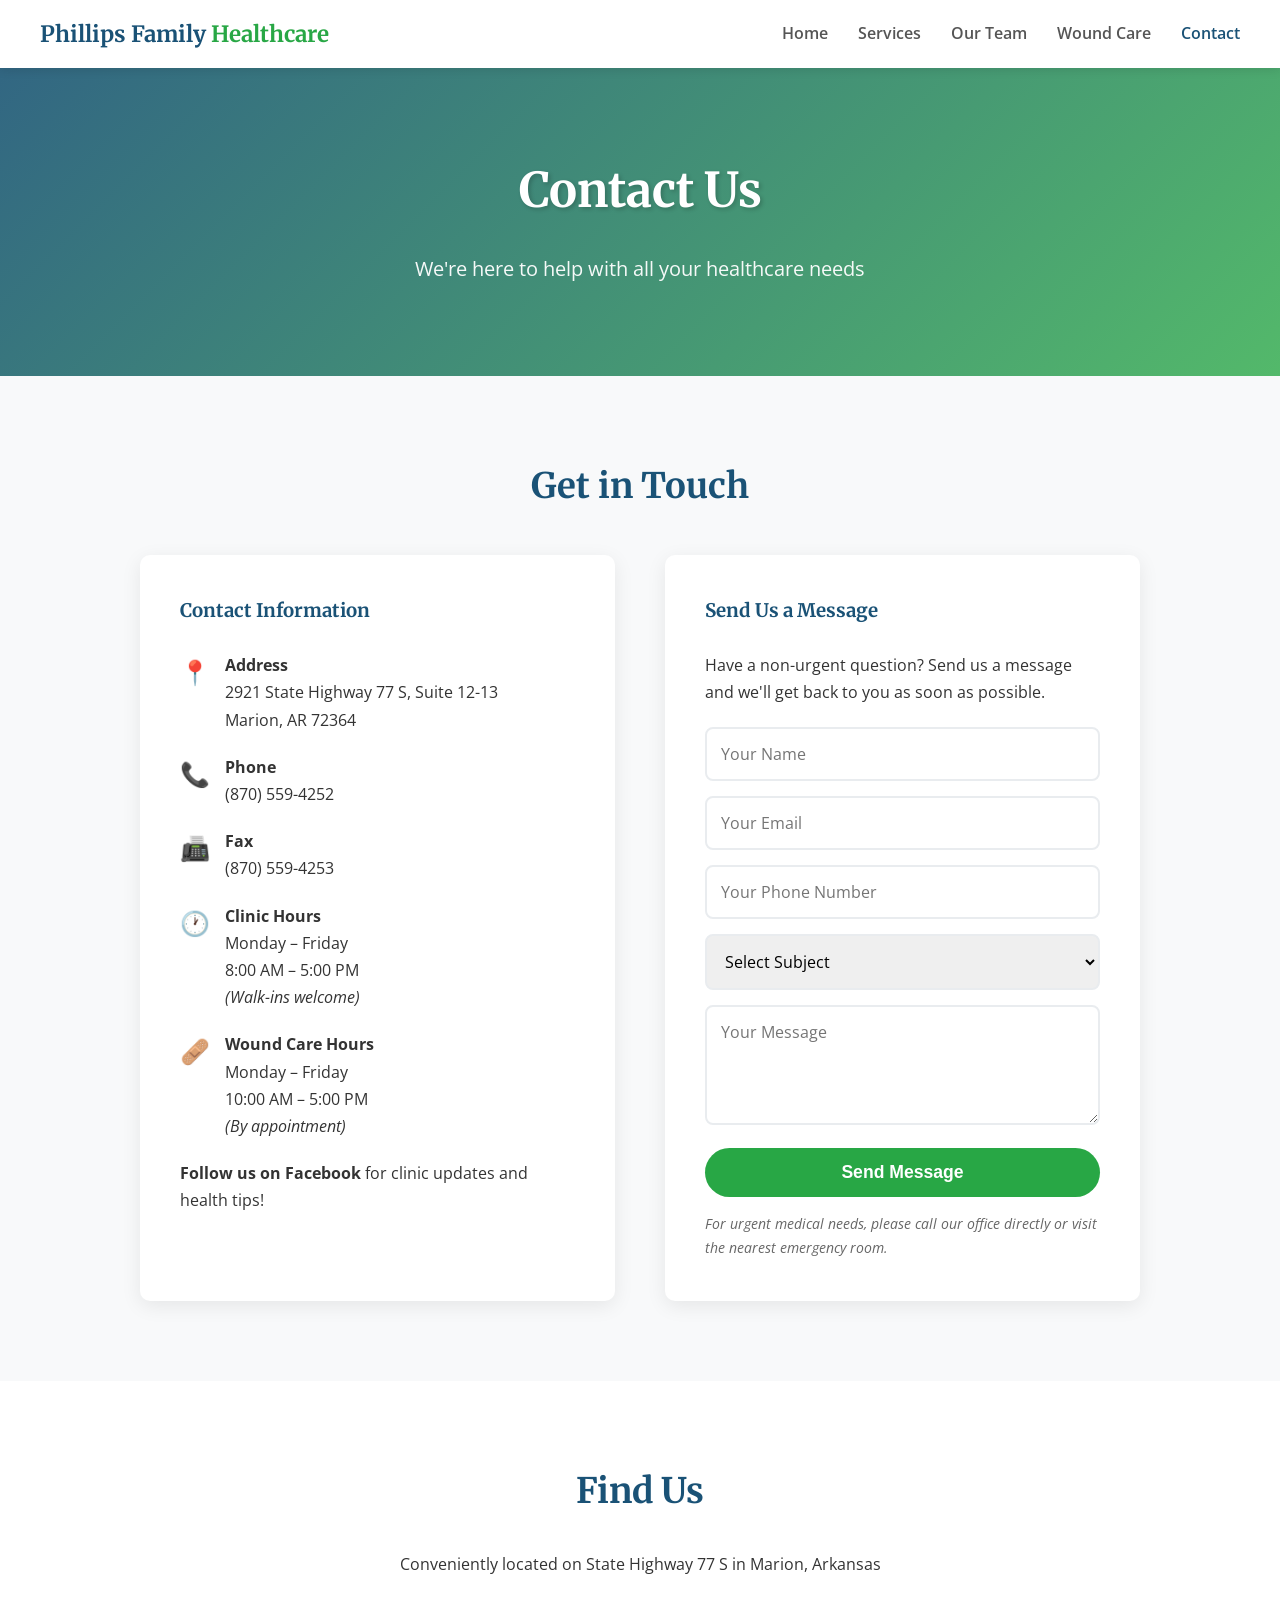
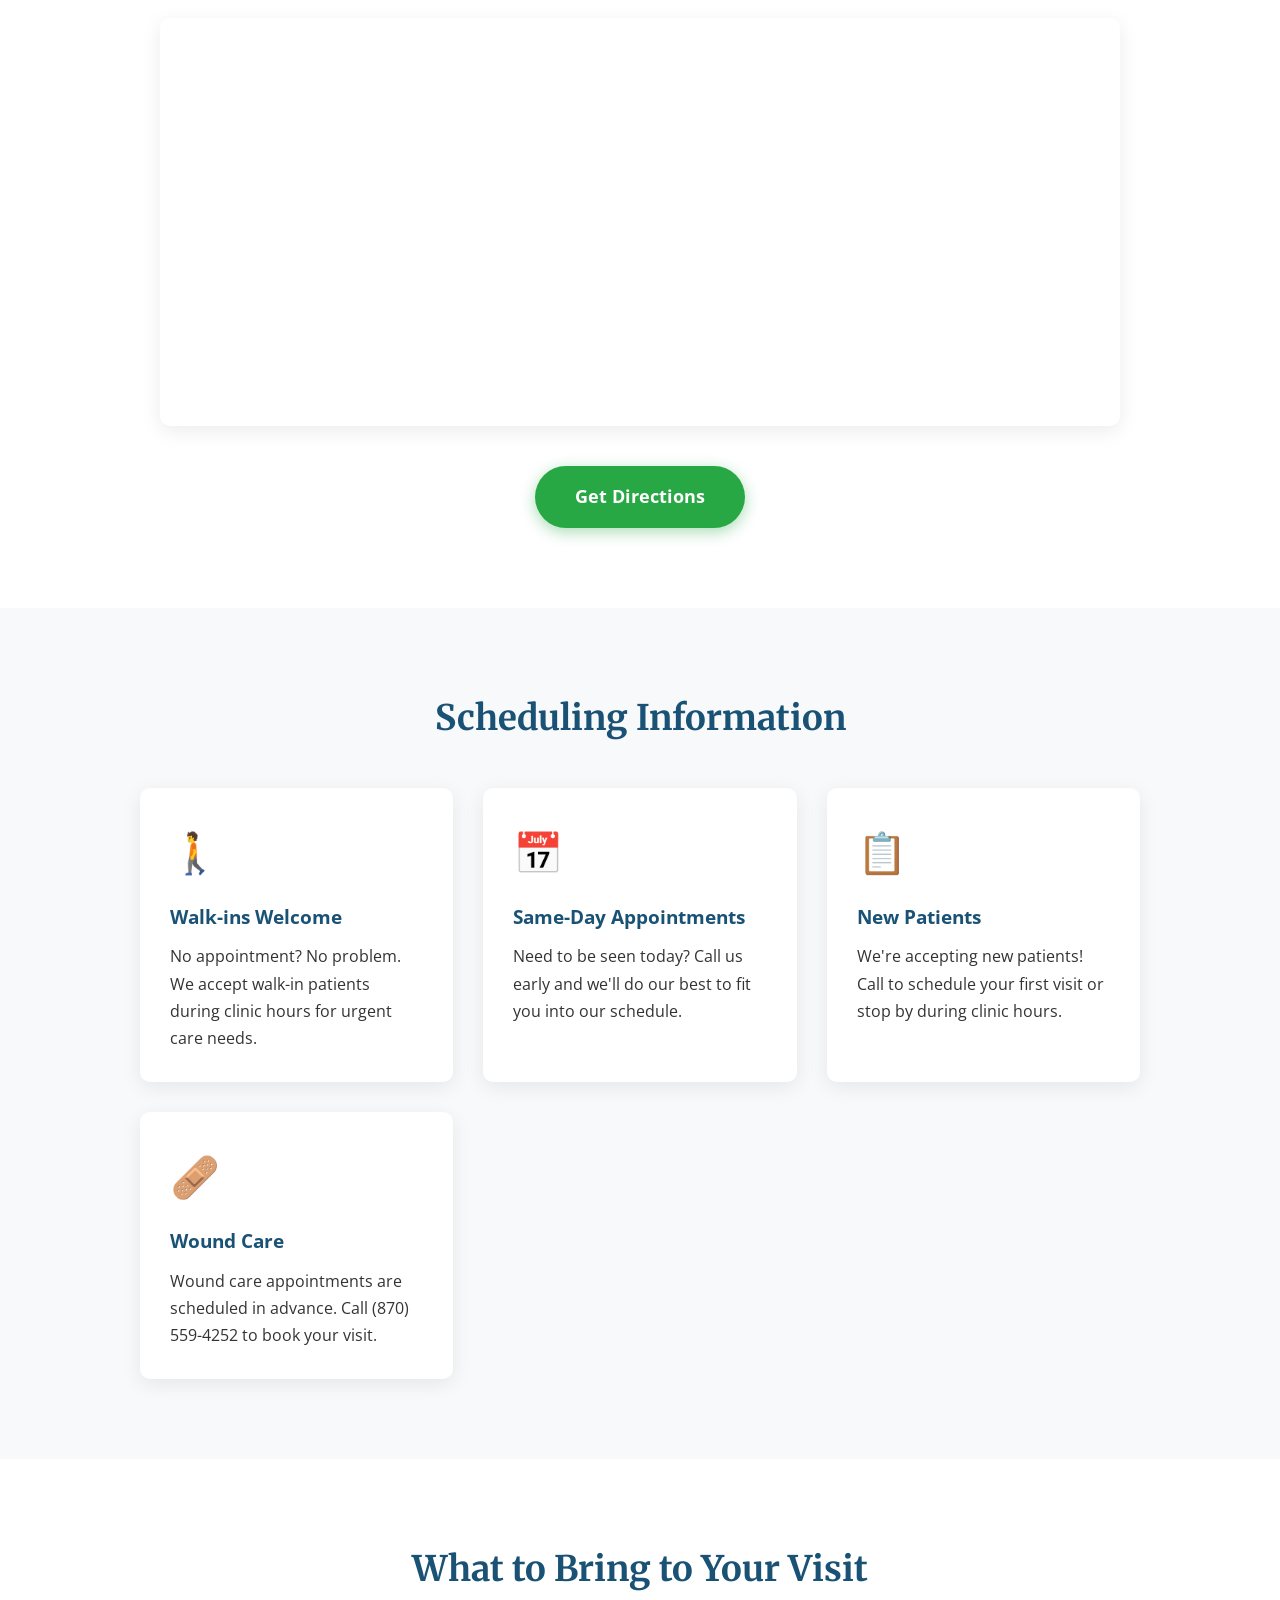
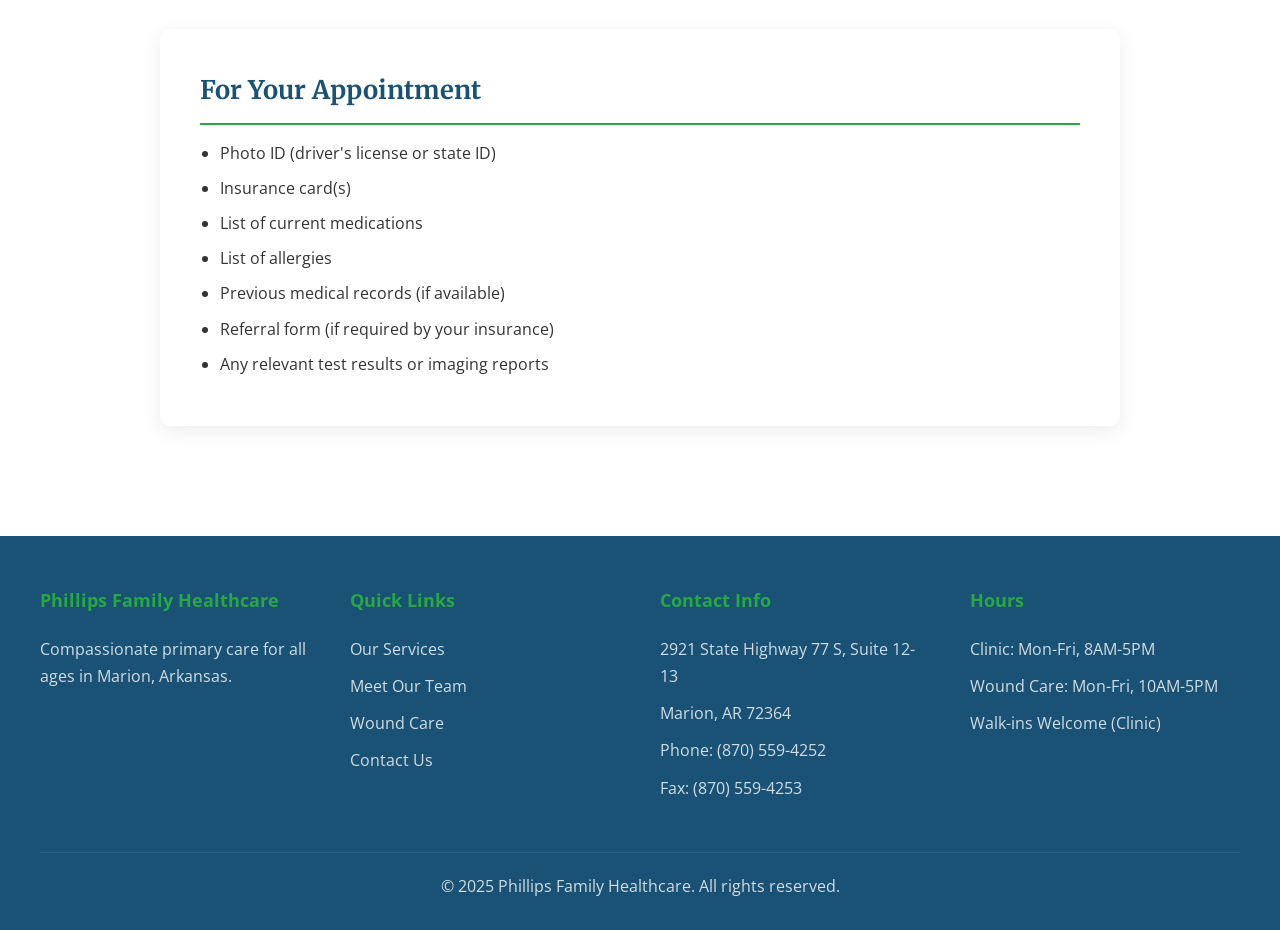
==== contact.html @ 6e77c2b8 "Convert single-page site to multi-page website - Created separate pages: index.html, services.html, " ====
<!DOCTYPE html>
<html lang="en">
<head>
    <meta charset="UTF-8">
    <meta name="viewport" content="width=device-width, initial-scale=1.0">
    <title>Contact Us | Phillips Family Healthcare</title>
    <meta name="description" content="Contact Phillips Family Healthcare in Marion, Arkansas. Schedule appointments, get directions, and find our office hours. Walk-ins welcome.">
    <link rel="preconnect" href="https://fonts.googleapis.com">
    <link rel="preconnect" href="https://fonts.gstatic.com" crossorigin>
    <link href="https://fonts.googleapis.com/css2?family=Open+Sans:wght@400;600;700&family=Merriweather:wght@700&display=swap" rel="stylesheet">
    <link rel="stylesheet" href="css/styles.css">
</head>
<body>
    <!-- Navigation -->
    <nav class="navbar">
        <div class="nav-container">
            <a href="index.html" class="logo">Phillips Family <span>Healthcare</span></a>
            <button class="mobile-menu-btn" onclick="toggleMenu()">☰</button>
            <ul class="nav-links" id="navLinks">
                <li><a href="index.html">Home</a></li>
                <li><a href="services.html">Services</a></li>
                <li><a href="team.html">Our Team</a></li>
                <li><a href="wound-care.html">Wound Care</a></li>
                <li><a href="contact.html" class="active">Contact</a></li>
            </ul>
        </div>
    </nav>

    <!-- Hero Section -->
    <section class="hero hero-small">
        <h1>Contact Us</h1>
        <p>We're here to help with all your healthcare needs</p>
    </section>

    <!-- Contact Information -->
    <section class="section-full alt">
        <div class="section-inner">
            <h2>Get in Touch</h2>

            <div class="contact-grid">
                <div class="contact-info-box">
                    <h3>Contact Information</h3>

                    <div class="contact-detail">
                        <span class="icon">📍</span>
                        <div>
                            <strong>Address</strong><br>
                            2921 State Highway 77 S, Suite 12-13<br>
                            Marion, AR 72364
                        </div>
                    </div>

                    <div class="contact-detail">
                        <span class="icon">📞</span>
                        <div>
                            <strong>Phone</strong><br>
                            (870) 559-4252
                        </div>
                    </div>

                    <div class="contact-detail">
                        <span class="icon">📠</span>
                        <div>
                            <strong>Fax</strong><br>
                            (870) 559-4253
                        </div>
                    </div>

                    <div class="contact-detail">
                        <span class="icon">🕐</span>
                        <div>
                            <strong>Clinic Hours</strong><br>
                            Monday – Friday<br>
                            8:00 AM – 5:00 PM<br>
                            <em>(Walk-ins welcome)</em>
                        </div>
                    </div>

                    <div class="contact-detail">
                        <span class="icon">🩹</span>
                        <div>
                            <strong>Wound Care Hours</strong><br>
                            Monday – Friday<br>
                            10:00 AM – 5:00 PM<br>
                            <em>(By appointment)</em>
                        </div>
                    </div>

                    <p style="margin-top: 20px;"><strong>Follow us on Facebook</strong> for clinic updates and health tips!</p>
                </div>

                <div class="contact-form">
                    <h3>Send Us a Message</h3>
                    <p style="margin-bottom: 20px;">Have a non-urgent question? Send us a message and we'll get back to you as soon as possible.</p>
                    <form>
                        <input type="text" name="name" placeholder="Your Name" required>
                        <input type="email" name="email" placeholder="Your Email" required>
                        <input type="tel" name="phone" placeholder="Your Phone Number">
                        <select name="subject">
                            <option value="">Select Subject</option>
                            <option value="appointment">Schedule Appointment</option>
                            <option value="wound-care">Wound Care Inquiry</option>
                            <option value="records">Medical Records</option>
                            <option value="billing">Billing Question</option>
                            <option value="other">Other</option>
                        </select>
                        <textarea name="message" rows="4" placeholder="Your Message"></textarea>
                        <button type="submit">Send Message</button>
                    </form>
                    <p style="margin-top: 15px; font-size: 0.9em; color: #666;"><em>For urgent medical needs, please call our office directly or visit the nearest emergency room.</em></p>
                </div>
            </div>
        </div>
    </section>

    <!-- Map Section -->
    <section class="section">
        <h2>Find Us</h2>
        <p class="text-center mb-20">Conveniently located on State Highway 77 S in Marion, Arkansas</p>
        <div class="map-container">
            <iframe
                src="https://www.google.com/maps/embed?pb=!1m18!1m12!1m3!1d3267.5!2d-90.2!3d35.2!2m3!1f0!2f0!3f0!3m2!1i1024!2i768!4f13.1!3m3!1m2!1s0x0%3A0x0!2zMzXCsDEyJzAwLjAiTiA5MMKwMTInMDAuMCJX!5e0!3m2!1sen!2sus!4v1234567890"
                allowfullscreen=""
                loading="lazy"
                referrerpolicy="no-referrer-when-downgrade">
            </iframe>
        </div>
        <div class="text-center mt-40">
            <a href="https://www.google.com/maps/dir/?api=1&destination=2921+State+Highway+77+S+Marion+AR+72364" target="_blank" class="button">Get Directions</a>
        </div>
    </section>

    <!-- Appointment Info -->
    <section class="section-full alt">
        <div class="section-inner">
            <h2>Scheduling Information</h2>
            <div class="features">
                <div class="feature-card">
                    <div class="feature-icon">🚶</div>
                    <h4>Walk-ins Welcome</h4>
                    <p>No appointment? No problem. We accept walk-in patients during clinic hours for urgent care needs.</p>
                </div>
                <div class="feature-card">
                    <div class="feature-icon">📅</div>
                    <h4>Same-Day Appointments</h4>
                    <p>Need to be seen today? Call us early and we'll do our best to fit you into our schedule.</p>
                </div>
                <div class="feature-card">
                    <div class="feature-icon">📋</div>
                    <h4>New Patients</h4>
                    <p>We're accepting new patients! Call to schedule your first visit or stop by during clinic hours.</p>
                </div>
                <div class="feature-card">
                    <div class="feature-icon">🩹</div>
                    <h4>Wound Care</h4>
                    <p>Wound care appointments are scheduled in advance. Call (870) 559-4252 to book your visit.</p>
                </div>
            </div>
        </div>
    </section>

    <!-- What to Bring -->
    <section class="section">
        <h2>What to Bring to Your Visit</h2>
        <div class="service-detail">
            <h3>For Your Appointment</h3>
            <ul>
                <li>Photo ID (driver's license or state ID)</li>
                <li>Insurance card(s)</li>
                <li>List of current medications</li>
                <li>List of allergies</li>
                <li>Previous medical records (if available)</li>
                <li>Referral form (if required by your insurance)</li>
                <li>Any relevant test results or imaging reports</li>
            </ul>
        </div>
    </section>

    <!-- Footer -->
    <footer>
        <div class="footer-container">
            <div class="footer-section">
                <h4>Phillips Family Healthcare</h4>
                <p>Compassionate primary care for all ages in Marion, Arkansas.</p>
            </div>
            <div class="footer-section">
                <h4>Quick Links</h4>
                <a href="services.html">Our Services</a>
                <a href="team.html">Meet Our Team</a>
                <a href="wound-care.html">Wound Care</a>
                <a href="contact.html">Contact Us</a>
            </div>
            <div class="footer-section">
                <h4>Contact Info</h4>
                <p>2921 State Highway 77 S, Suite 12-13</p>
                <p>Marion, AR 72364</p>
                <p>Phone: (870) 559-4252</p>
                <p>Fax: (870) 559-4253</p>
            </div>
            <div class="footer-section">
                <h4>Hours</h4>
                <p>Clinic: Mon-Fri, 8AM-5PM</p>
                <p>Wound Care: Mon-Fri, 10AM-5PM</p>
                <p>Walk-ins Welcome (Clinic)</p>
            </div>
        </div>
        <div class="footer-bottom">
            <p>&copy; 2025 Phillips Family Healthcare. All rights reserved.</p>
        </div>
    </footer>

    <script>
        function toggleMenu() {
            document.getElementById('navLinks').classList.toggle('active');
        }
    </script>
</body>
</html>
---- css/styles.css ----
* {
    margin: 0;
    padding: 0;
    box-sizing: border-box;
}

body {
    font-family: 'Open Sans', sans-serif;
    line-height: 1.7;
    color: #333;
}

h1, h2, h3 {
    font-family: 'Merriweather', serif;
    color: #1a5276;
}

/* Navigation */
.navbar {
    background: #fff;
    padding: 15px 40px;
    position: fixed;
    width: 100%;
    top: 0;
    z-index: 1000;
    box-shadow: 0 2px 10px rgba(0,0,0,0.1);
}

.nav-container {
    max-width: 1200px;
    margin: 0 auto;
    display: flex;
    justify-content: space-between;
    align-items: center;
}

.logo {
    font-family: 'Merriweather', serif;
    font-size: 1.4em;
    color: #1a5276;
    text-decoration: none;
    font-weight: 700;
}

.logo span {
    color: #28a745;
}

.nav-links {
    display: flex;
    list-style: none;
    gap: 30px;
}

.nav-links a {
    text-decoration: none;
    color: #555;
    font-weight: 600;
    transition: color 0.3s;
}

.nav-links a:hover,
.nav-links a.active {
    color: #1a5276;
}

.mobile-menu-btn {
    display: none;
    background: none;
    border: none;
    font-size: 1.5em;
    cursor: pointer;
    color: #1a5276;
}

/* Hero Section */
.hero {
    background: linear-gradient(135deg, rgba(26, 82, 118, 0.9), rgba(40, 167, 69, 0.8)),
                url('https://images.unsplash.com/photo-1631217868264-e5b90bb7e133?w=1200') no-repeat center center;
    background-size: cover;
    text-align: center;
    color: #fff;
    padding: 180px 20px 100px;
    min-height: 70vh;
    display: flex;
    flex-direction: column;
    justify-content: center;
    align-items: center;
}

.hero-small {
    min-height: 40vh;
    padding: 150px 20px 60px;
}

.hero h1 {
    font-size: 3em;
    margin-bottom: 20px;
    color: #fff;
    text-shadow: 2px 2px 4px rgba(0,0,0,0.2);
}

.hero p {
    font-size: 1.25em;
    max-width: 700px;
    margin: 0 auto 30px;
    opacity: 0.95;
}

.button {
    display: inline-block;
    background-color: #28a745;
    color: #fff;
    padding: 16px 40px;
    text-decoration: none;
    border-radius: 50px;
    font-weight: 700;
    font-size: 1.1em;
    transition: all 0.3s;
    box-shadow: 0 4px 15px rgba(40, 167, 69, 0.4);
}

.button:hover {
    background-color: #218838;
    transform: translateY(-2px);
    box-shadow: 0 6px 20px rgba(40, 167, 69, 0.5);
}

.button-outline {
    background: transparent;
    border: 2px solid #fff;
    box-shadow: none;
}

.button-outline:hover {
    background: #fff;
    color: #1a5276;
}

/* Sections */
.section {
    padding: 80px 20px;
    max-width: 1000px;
    margin: 0 auto;
}

.section-full {
    padding: 80px 20px;
    max-width: 100%;
}

.section-inner {
    max-width: 1000px;
    margin: 0 auto;
}

.section.alt, .section-full.alt {
    background-color: #f8f9fa;
}

.section h2, .section-full h2 {
    font-size: 2.2em;
    margin-bottom: 30px;
    text-align: center;
}

.section h3 {
    font-size: 1.6em;
    margin-bottom: 20px;
}

/* Features */
.features {
    display: grid;
    grid-template-columns: repeat(auto-fit, minmax(280px, 1fr));
    gap: 30px;
    margin-top: 40px;
}

.feature-card {
    background: #fff;
    padding: 30px;
    border-radius: 10px;
    box-shadow: 0 5px 20px rgba(0,0,0,0.08);
    transition: transform 0.3s;
}

.feature-card:hover {
    transform: translateY(-5px);
}

.feature-icon {
    font-size: 2.5em;
    margin-bottom: 15px;
}

.feature-card h4 {
    color: #1a5276;
    margin-bottom: 10px;
    font-size: 1.2em;
}

/* Services */
.services-grid {
    display: grid;
    grid-template-columns: repeat(auto-fit, minmax(300px, 1fr));
    gap: 25px;
    margin-top: 40px;
}

.service-item {
    background: #fff;
    padding: 25px;
    border-radius: 8px;
    border-left: 4px solid #28a745;
    box-shadow: 0 3px 15px rgba(0,0,0,0.06);
}

.service-item h4 {
    color: #1a5276;
    margin-bottom: 10px;
}

.service-detail {
    background: #fff;
    padding: 40px;
    border-radius: 10px;
    box-shadow: 0 5px 20px rgba(0,0,0,0.08);
    margin-bottom: 30px;
}

.service-detail h3 {
    color: #1a5276;
    margin-bottom: 15px;
    border-bottom: 2px solid #28a745;
    padding-bottom: 10px;
}

.service-detail ul {
    margin-left: 20px;
    margin-top: 15px;
}

.service-detail li {
    margin-bottom: 8px;
}

/* Team */
.team-member {
    display: flex;
    gap: 30px;
    margin-bottom: 40px;
    padding: 30px;
    background: #fff;
    border-radius: 10px;
    box-shadow: 0 5px 20px rgba(0,0,0,0.08);
    align-items: flex-start;
}

.team-photo {
    width: 150px;
    height: 150px;
    border-radius: 50%;
    object-fit: cover;
    flex-shrink: 0;
    border: 4px solid #28a745;
}

.team-info h4 {
    color: #1a5276;
    font-size: 1.3em;
    margin-bottom: 5px;
}

.team-info .title {
    color: #28a745;
    font-weight: 600;
    margin-bottom: 15px;
}

/* Wound Care */
.wound-care-highlight {
    background: linear-gradient(135deg, #1a5276, #2874a6);
    color: #fff;
    padding: 40px;
    border-radius: 10px;
    margin: 40px 0;
}

.wound-care-highlight h3 {
    color: #fff;
    margin-bottom: 15px;
}

.wound-care-highlight em {
    display: block;
    font-style: italic;
    border-left: 3px solid #28a745;
    padding-left: 20px;
    margin: 20px 0;
}

.wound-services {
    display: grid;
    grid-template-columns: repeat(auto-fit, minmax(250px, 1fr));
    gap: 15px;
    margin-top: 30px;
    list-style: none;
}

.wound-services li {
    padding: 12px 15px;
    background: rgba(255,255,255,0.1);
    border-radius: 5px;
}

.wound-services li::before {
    content: "* ";
    color: #28a745;
    font-weight: bold;
}

.wound-services-light li {
    background: #f8f9fa;
}

/* Contact */
.contact-grid {
    display: grid;
    grid-template-columns: 1fr 1fr;
    gap: 50px;
    margin-top: 40px;
}

.contact-info-box {
    background: #fff;
    padding: 40px;
    border-radius: 10px;
    box-shadow: 0 5px 20px rgba(0,0,0,0.08);
}

.contact-info-box h3 {
    margin-bottom: 25px;
}

.contact-detail {
    display: flex;
    align-items: flex-start;
    margin-bottom: 20px;
}

.contact-detail .icon {
    font-size: 1.5em;
    margin-right: 15px;
    color: #28a745;
}

.contact-form {
    background: #fff;
    padding: 40px;
    border-radius: 10px;
    box-shadow: 0 5px 20px rgba(0,0,0,0.08);
}

.contact-form h3 {
    margin-bottom: 25px;
}

.contact-form input,
.contact-form textarea,
.contact-form select {
    width: 100%;
    padding: 14px;
    margin-bottom: 15px;
    border: 2px solid #e9ecef;
    border-radius: 8px;
    font-size: 1em;
    font-family: inherit;
    transition: border-color 0.3s;
}

.contact-form input:focus,
.contact-form textarea:focus,
.contact-form select:focus {
    outline: none;
    border-color: #28a745;
}

.contact-form button {
    background-color: #28a745;
    color: #fff;
    padding: 14px 40px;
    border: none;
    border-radius: 50px;
    cursor: pointer;
    font-size: 1.1em;
    font-weight: 600;
    transition: all 0.3s;
    width: 100%;
}

.contact-form button:hover {
    background-color: #218838;
}

/* Map */
.map-container {
    margin-top: 40px;
    border-radius: 10px;
    overflow: hidden;
    box-shadow: 0 5px 20px rgba(0,0,0,0.08);
}

.map-container iframe {
    width: 100%;
    height: 400px;
    border: none;
}

/* CTA Section */
.cta-section {
    background: linear-gradient(135deg, #1a5276, #2874a6);
    color: #fff;
    padding: 60px 20px;
    text-align: center;
}

.cta-section h2 {
    color: #fff;
    margin-bottom: 20px;
}

.cta-section p {
    max-width: 600px;
    margin: 0 auto 30px;
    opacity: 0.9;
}

/* Footer */
footer {
    background: #1a5276;
    color: #fff;
    padding: 50px 20px 30px;
}

.footer-container {
    max-width: 1200px;
    margin: 0 auto;
    display: grid;
    grid-template-columns: repeat(auto-fit, minmax(250px, 1fr));
    gap: 40px;
}

.footer-section h4 {
    color: #28a745;
    margin-bottom: 20px;
    font-size: 1.1em;
}

.footer-section p,
.footer-section a {
    color: rgba(255,255,255,0.8);
    margin-bottom: 10px;
    display: block;
}

.footer-section a {
    text-decoration: none;
    transition: color 0.3s;
}

.footer-section a:hover {
    color: #28a745;
}

.footer-bottom {
    max-width: 1200px;
    margin: 40px auto 0;
    padding-top: 20px;
    border-top: 1px solid rgba(255,255,255,0.1);
    text-align: center;
    opacity: 0.8;
}

/* Utility */
.text-center {
    text-align: center;
}

.mb-20 {
    margin-bottom: 20px;
}

.mb-40 {
    margin-bottom: 40px;
}

.mt-40 {
    margin-top: 40px;
}

/* Responsive */
@media (max-width: 768px) {
    .mobile-menu-btn {
        display: block;
    }

    .nav-links {
        display: none;
        position: absolute;
        top: 100%;
        left: 0;
        right: 0;
        background: #fff;
        flex-direction: column;
        padding: 20px;
        gap: 15px;
        box-shadow: 0 5px 20px rgba(0,0,0,0.1);
    }

    .nav-links.active {
        display: flex;
    }

    .hero h1 {
        font-size: 2em;
    }

    .hero p {
        font-size: 1em;
    }

    .team-member {
        flex-direction: column;
        align-items: center;
        text-align: center;
    }

    .contact-grid {
        grid-template-columns: 1fr;
    }

    .footer-container {
        text-align: center;
    }
}
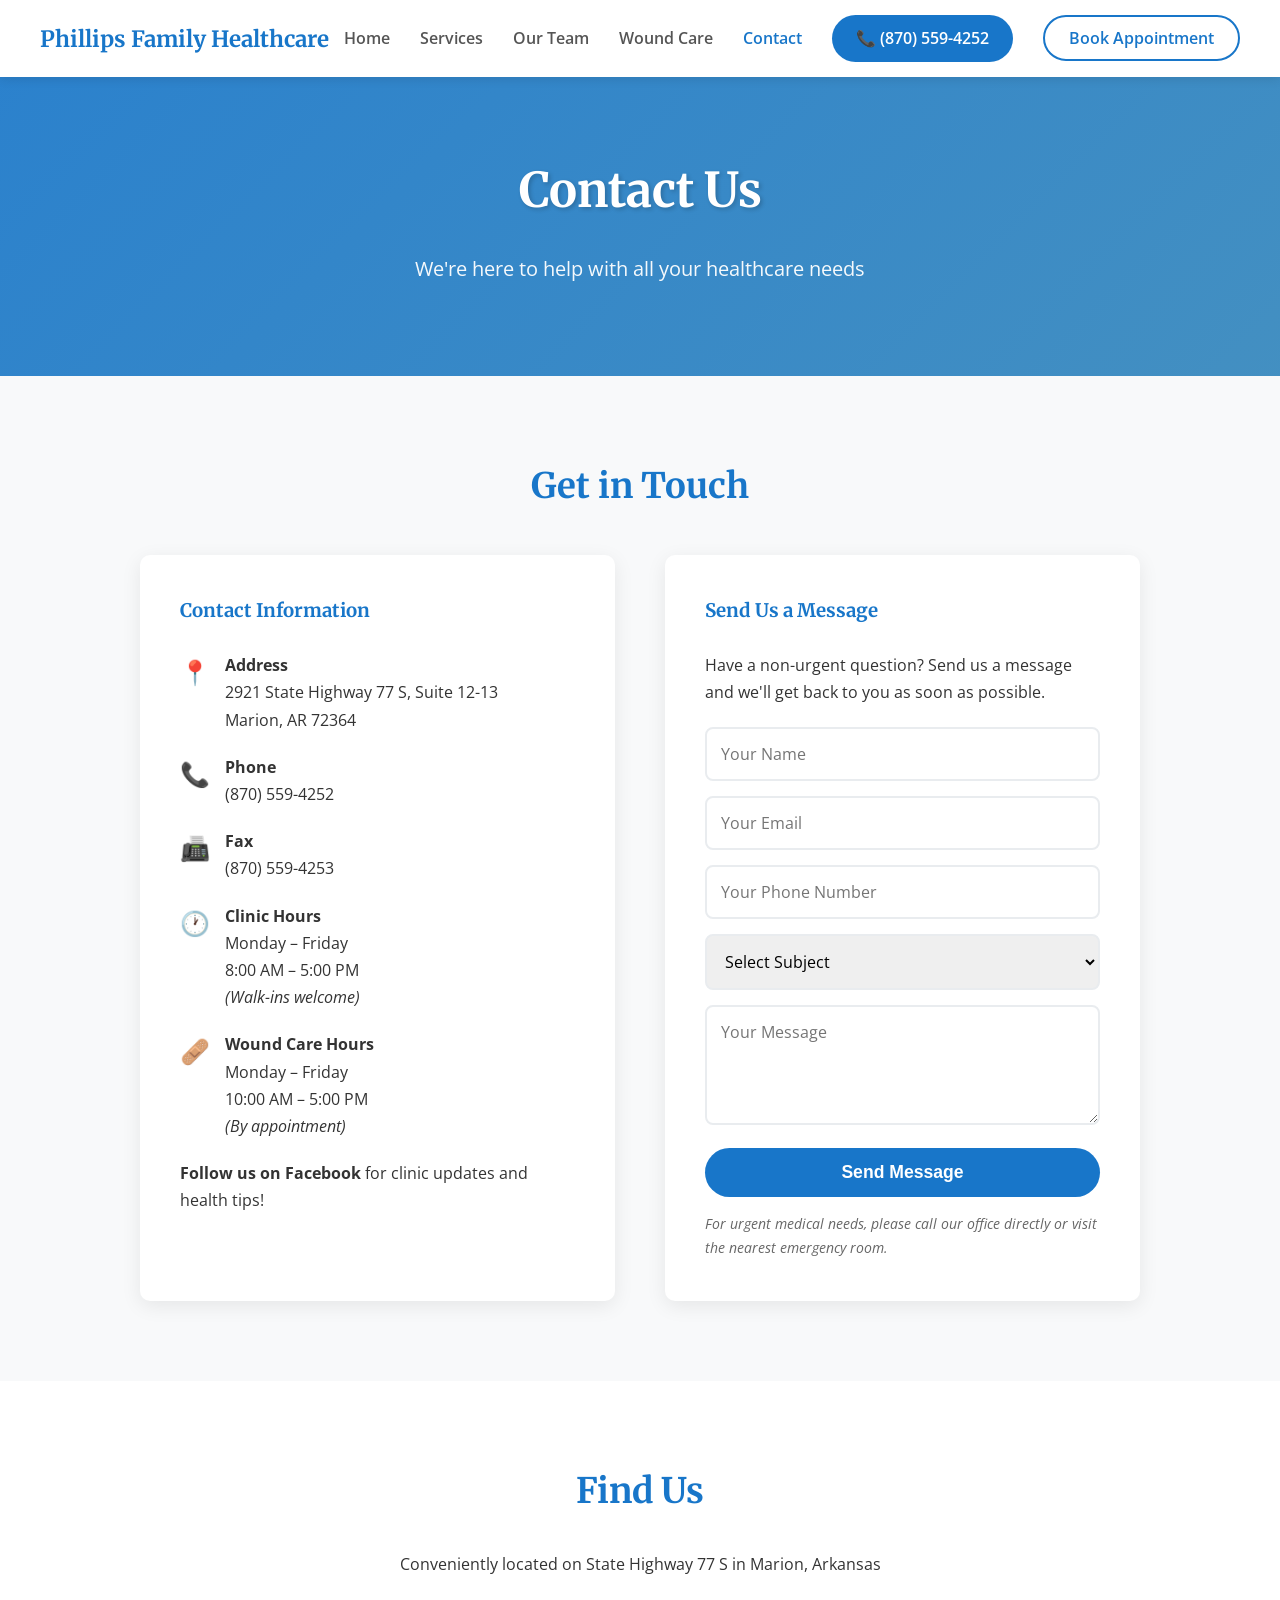
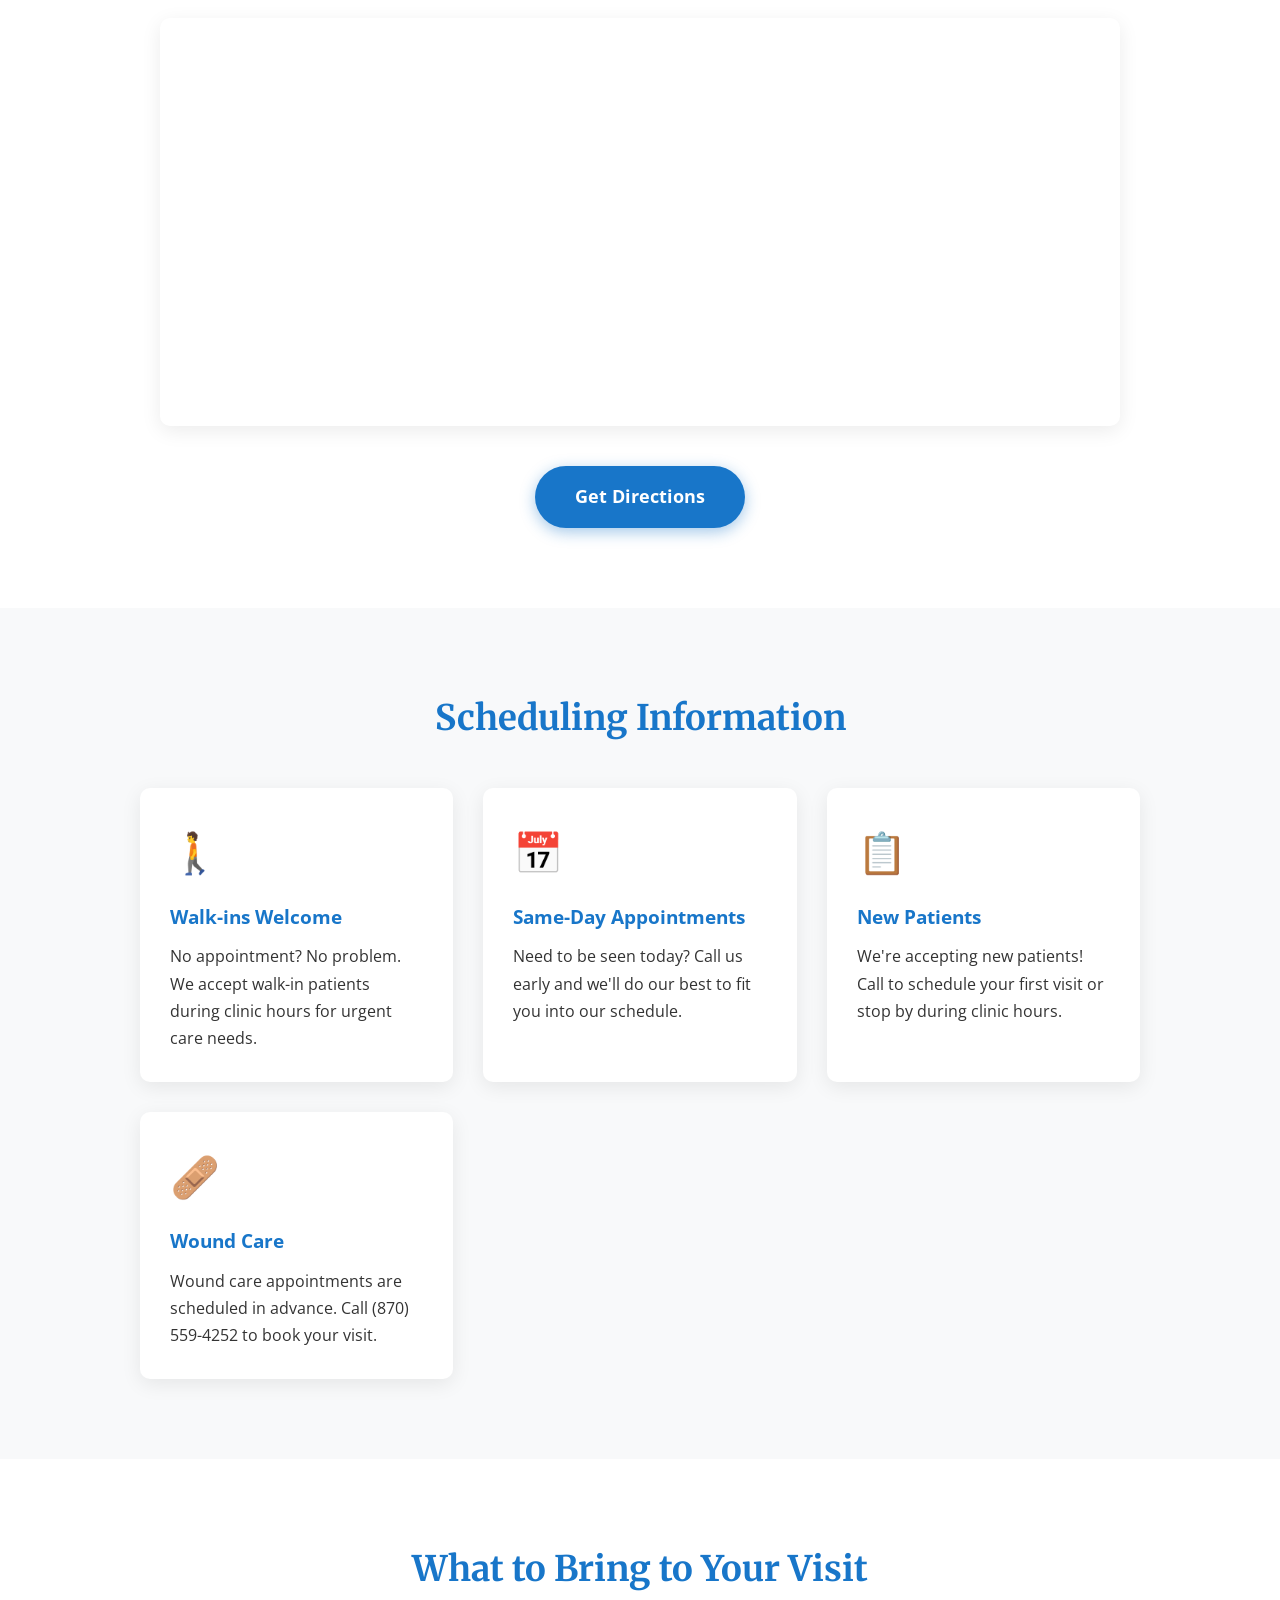
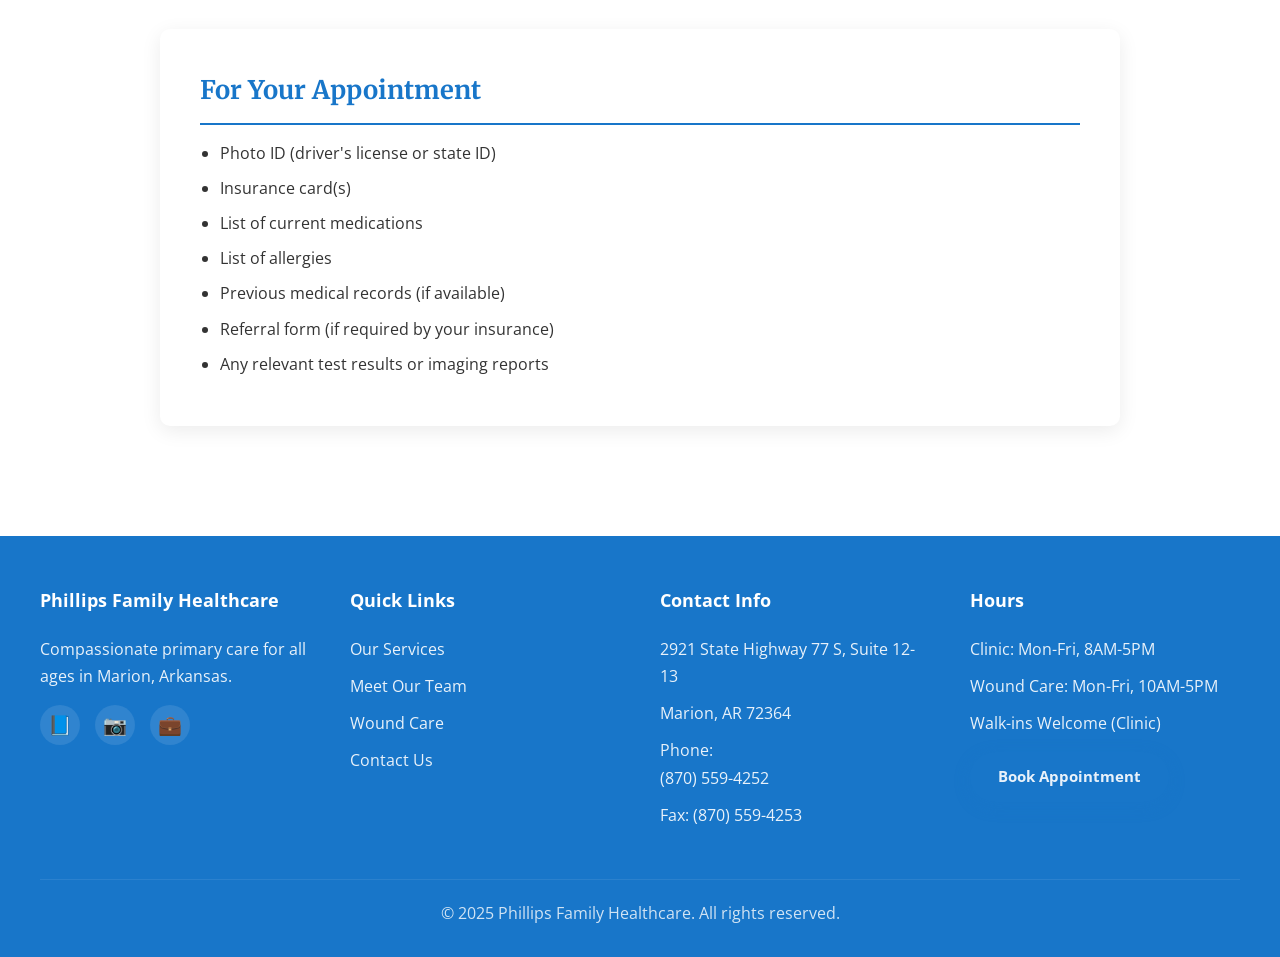
==== commit b0053cc2: "Redesign website to match Vascular & Vein Institute style - Updated color scheme from green to profe" ====
--- a/contact.html
+++ b/contact.html
@@ -22,6 +22,8 @@
                 <li><a href="team.html">Our Team</a></li>
                 <li><a href="wound-care.html">Wound Care</a></li>
                 <li><a href="contact.html" class="active">Contact</a></li>
+                <li><a href="tel:8705594252" class="nav-phone-btn">📞 (870) 559-4252</a></li>
+                <li><a href="contact.html" class="nav-appointment-btn">Book Appointment</a></li>
             </ul>
         </div>
     </nav>
@@ -182,6 +184,11 @@
             <div class="footer-section">
                 <h4>Phillips Family Healthcare</h4>
                 <p>Compassionate primary care for all ages in Marion, Arkansas.</p>
+                <div class="social-links">
+                    <a href="https://facebook.com" target="_blank" aria-label="Facebook">📘</a>
+                    <a href="https://instagram.com" target="_blank" aria-label="Instagram">📷</a>
+                    <a href="https://linkedin.com" target="_blank" aria-label="LinkedIn">💼</a>
+                </div>
             </div>
             <div class="footer-section">
                 <h4>Quick Links</h4>
@@ -194,7 +201,7 @@
                 <h4>Contact Info</h4>
                 <p>2921 State Highway 77 S, Suite 12-13</p>
                 <p>Marion, AR 72364</p>
-                <p>Phone: (870) 559-4252</p>
+                <p>Phone: <a href="tel:8705594252" style="color: rgba(255,255,255,0.9);">(870) 559-4252</a></p>
                 <p>Fax: (870) 559-4253</p>
             </div>
             <div class="footer-section">
@@ -202,6 +209,7 @@
                 <p>Clinic: Mon-Fri, 8AM-5PM</p>
                 <p>Wound Care: Mon-Fri, 10AM-5PM</p>
                 <p>Walk-ins Welcome (Clinic)</p>
+                <p style="margin-top: 15px;"><a href="contact.html" class="button" style="display: inline-block; padding: 12px 28px; font-size: 0.95em;">Book Appointment</a></p>
             </div>
         </div>
         <div class="footer-bottom">
--- a/css/styles.css
+++ b/css/styles.css
@@ -12,7 +12,7 @@
 
 h1, h2, h3 {
     font-family: 'Merriweather', serif;
-    color: #1a5276;
+    color: #1876c9;
 }
 
 /* Navigation */
@@ -37,19 +37,20 @@
 .logo {
     font-family: 'Merriweather', serif;
     font-size: 1.4em;
-    color: #1a5276;
+    color: #1876c9;
     text-decoration: none;
     font-weight: 700;
 }
 
 .logo span {
-    color: #28a745;
+    color: #1876c9;
 }
 
 .nav-links {
     display: flex;
     list-style: none;
     gap: 30px;
+    align-items: center;
 }
 
 .nav-links a {
@@ -59,9 +60,41 @@
     transition: color 0.3s;
 }
 
+.nav-phone-btn {
+    background-color: #1876c9;
+    color: #fff !important;
+    padding: 10px 24px;
+    border-radius: 25px;
+    font-weight: 700;
+    transition: all 0.3s;
+    display: inline-flex;
+    align-items: center;
+    gap: 8px;
+}
+
+.nav-phone-btn:hover {
+    background-color: #145a9e;
+    transform: translateY(-2px);
+}
+
+.nav-appointment-btn {
+    background-color: #fff;
+    color: #1876c9 !important;
+    border: 2px solid #1876c9;
+    padding: 10px 24px;
+    border-radius: 25px;
+    font-weight: 700;
+    transition: all 0.3s;
+}
+
+.nav-appointment-btn:hover {
+    background-color: #1876c9;
+    color: #fff !important;
+}
+
 .nav-links a:hover,
 .nav-links a.active {
-    color: #1a5276;
+    color: #1876c9;
 }
 
 .mobile-menu-btn {
@@ -70,12 +103,12 @@
     border: none;
     font-size: 1.5em;
     cursor: pointer;
-    color: #1a5276;
+    color: #1876c9;
 }
 
 /* Hero Section */
 .hero {
-    background: linear-gradient(135deg, rgba(26, 82, 118, 0.9), rgba(40, 167, 69, 0.8)),
+    background: linear-gradient(135deg, rgba(24, 118, 201, 0.92), rgba(41, 128, 185, 0.88)),
                 url('https://images.unsplash.com/photo-1631217868264-e5b90bb7e133?w=1200') no-repeat center center;
     background-size: cover;
     text-align: center;
@@ -109,7 +142,7 @@
 
 .button {
     display: inline-block;
-    background-color: #28a745;
+    background-color: #1876c9;
     color: #fff;
     padding: 16px 40px;
     text-decoration: none;
@@ -117,13 +150,13 @@
     font-weight: 700;
     font-size: 1.1em;
     transition: all 0.3s;
-    box-shadow: 0 4px 15px rgba(40, 167, 69, 0.4);
+    box-shadow: 0 4px 15px rgba(24, 118, 201, 0.4);
 }
 
 .button:hover {
-    background-color: #218838;
+    background-color: #145a9e;
     transform: translateY(-2px);
-    box-shadow: 0 6px 20px rgba(40, 167, 69, 0.5);
+    box-shadow: 0 6px 20px rgba(24, 118, 201, 0.5);
 }
 
 .button-outline {
@@ -134,7 +167,7 @@
 
 .button-outline:hover {
     background: #fff;
-    color: #1a5276;
+    color: #1876c9;
 }
 
 /* Sections */
@@ -195,7 +228,7 @@
 }
 
 .feature-card h4 {
-    color: #1a5276;
+    color: #1876c9;
     margin-bottom: 10px;
     font-size: 1.2em;
 }
@@ -212,12 +245,12 @@
     background: #fff;
     padding: 25px;
     border-radius: 8px;
-    border-left: 4px solid #28a745;
+    border-left: 4px solid #1876c9;
     box-shadow: 0 3px 15px rgba(0,0,0,0.06);
 }
 
 .service-item h4 {
-    color: #1a5276;
+    color: #1876c9;
     margin-bottom: 10px;
 }
 
@@ -230,9 +263,9 @@
 }
 
 .service-detail h3 {
-    color: #1a5276;
+    color: #1876c9;
     margin-bottom: 15px;
-    border-bottom: 2px solid #28a745;
+    border-bottom: 2px solid #1876c9;
     padding-bottom: 10px;
 }
 
@@ -263,24 +296,24 @@
     border-radius: 50%;
     object-fit: cover;
     flex-shrink: 0;
-    border: 4px solid #28a745;
+    border: 4px solid #1876c9;
 }
 
 .team-info h4 {
-    color: #1a5276;
+    color: #1876c9;
     font-size: 1.3em;
     margin-bottom: 5px;
 }
 
 .team-info .title {
-    color: #28a745;
+    color: #1876c9;
     font-weight: 600;
     margin-bottom: 15px;
 }
 
 /* Wound Care */
 .wound-care-highlight {
-    background: linear-gradient(135deg, #1a5276, #2874a6);
+    background: linear-gradient(135deg, #1876c9, #2980b9);
     color: #fff;
     padding: 40px;
     border-radius: 10px;
@@ -295,7 +328,7 @@
 .wound-care-highlight em {
     display: block;
     font-style: italic;
-    border-left: 3px solid #28a745;
+    border-left: 3px solid #fff;
     padding-left: 20px;
     margin: 20px 0;
 }
@@ -316,7 +349,7 @@
 
 .wound-services li::before {
     content: "* ";
-    color: #28a745;
+    color: #fff;
     font-weight: bold;
 }
 
@@ -352,7 +385,7 @@
 .contact-detail .icon {
     font-size: 1.5em;
     margin-right: 15px;
-    color: #28a745;
+    color: #1876c9;
 }
 
 .contact-form {
@@ -383,11 +416,11 @@
 .contact-form textarea:focus,
 .contact-form select:focus {
     outline: none;
-    border-color: #28a745;
+    border-color: #1876c9;
 }
 
 .contact-form button {
-    background-color: #28a745;
+    background-color: #1876c9;
     color: #fff;
     padding: 14px 40px;
     border: none;
@@ -400,7 +433,7 @@
 }
 
 .contact-form button:hover {
-    background-color: #218838;
+    background-color: #145a9e;
 }
 
 /* Map */
@@ -419,7 +452,7 @@
 
 /* CTA Section */
 .cta-section {
-    background: linear-gradient(135deg, #1a5276, #2874a6);
+    background: linear-gradient(135deg, #1876c9, #2980b9);
     color: #fff;
     padding: 60px 20px;
     text-align: center;
@@ -438,7 +471,7 @@
 
 /* Footer */
 footer {
-    background: #1a5276;
+    background: #1876c9;
     color: #fff;
     padding: 50px 20px 30px;
 }
@@ -452,14 +485,15 @@
 }
 
 .footer-section h4 {
-    color: #28a745;
+    color: #fff;
     margin-bottom: 20px;
     font-size: 1.1em;
+    font-weight: 700;
 }
 
 .footer-section p,
 .footer-section a {
-    color: rgba(255,255,255,0.8);
+    color: rgba(255,255,255,0.9);
     margin-bottom: 10px;
     display: block;
 }
@@ -470,7 +504,32 @@
 }
 
 .footer-section a:hover {
-    color: #28a745;
+    color: #fff;
+}
+
+.social-links {
+    display: flex;
+    gap: 15px;
+    margin-top: 15px;
+}
+
+.social-links a {
+    display: inline-flex;
+    align-items: center;
+    justify-content: center;
+    width: 40px;
+    height: 40px;
+    background: rgba(255,255,255,0.1);
+    border-radius: 50%;
+    color: #fff !important;
+    font-size: 1.2em;
+    transition: all 0.3s;
+    margin-bottom: 0 !important;
+}
+
+.social-links a:hover {
+    background: rgba(255,255,255,0.2);
+    transform: translateY(-3px);
 }
 
 .footer-bottom {
@@ -522,6 +581,13 @@
         display: flex;
     }
 
+    .nav-phone-btn,
+    .nav-appointment-btn {
+        width: 100%;
+        text-align: center;
+        justify-content: center;
+    }
+
     .hero h1 {
         font-size: 2em;
     }
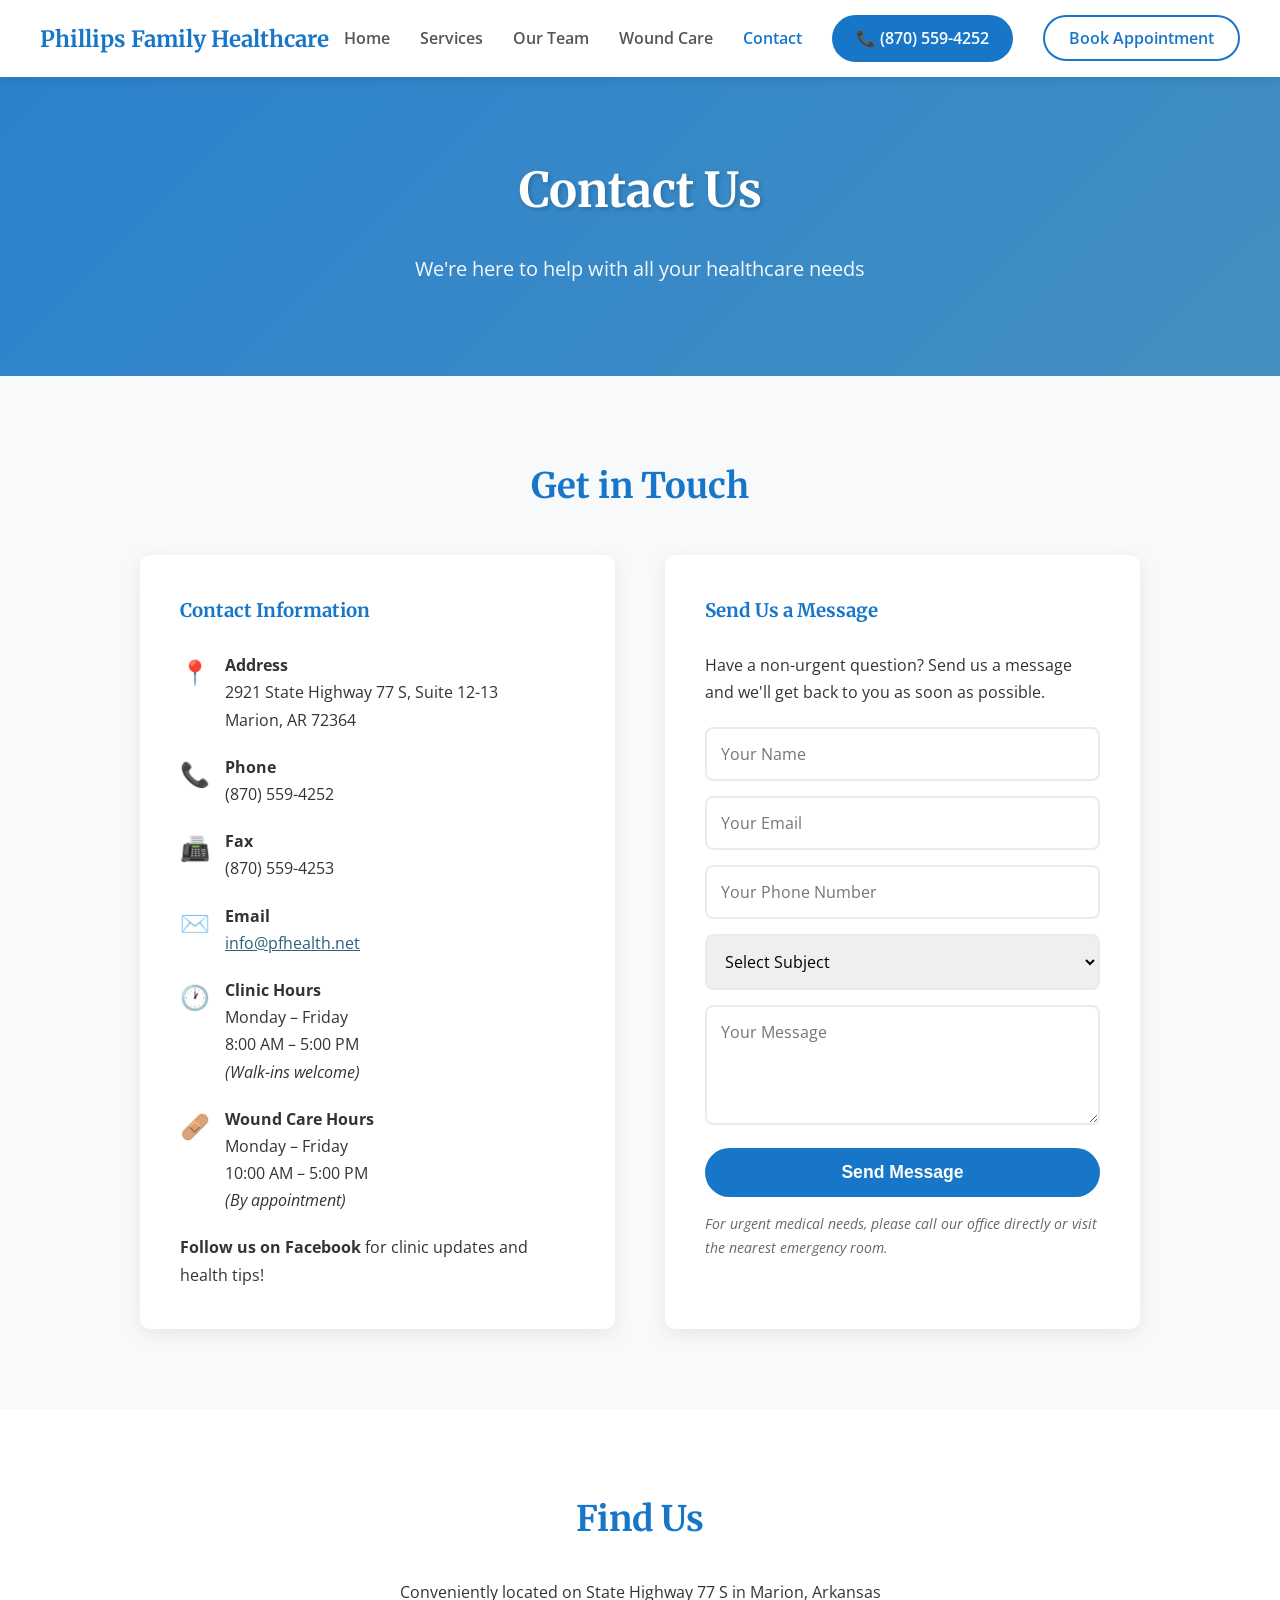
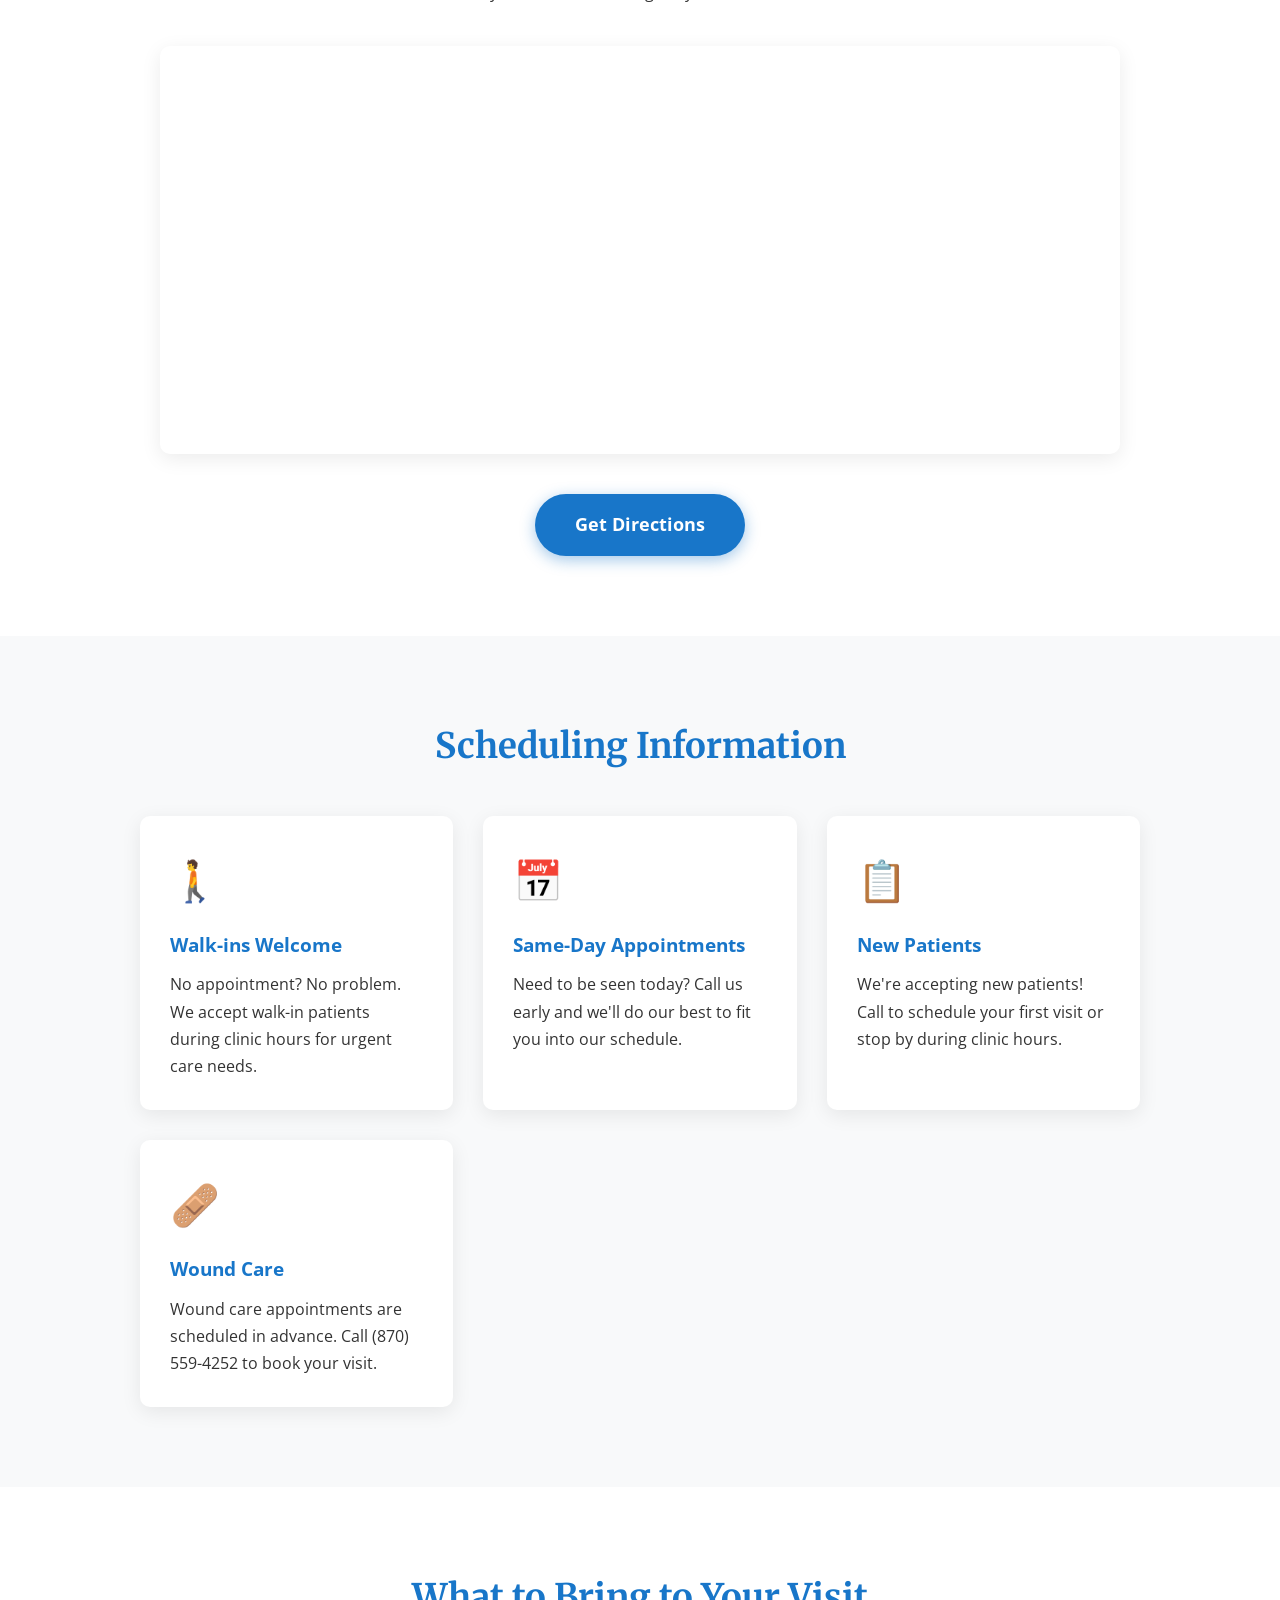
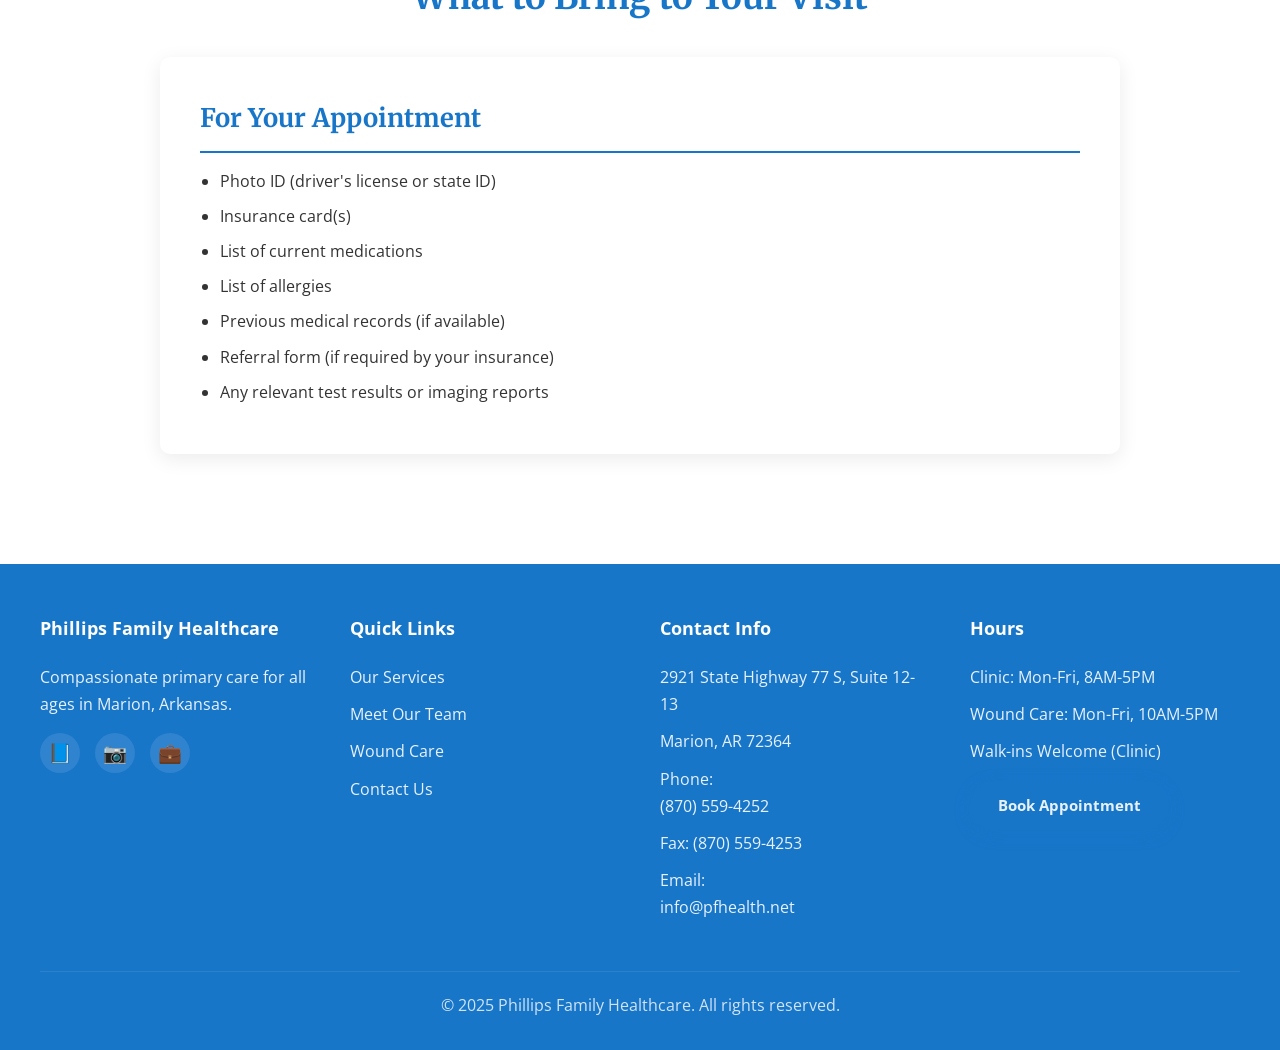
==== commit e035bb39: "Add contact form confirmation page and update team information - Created confirmation.html with than" ====
--- a/contact.html
+++ b/contact.html
@@ -69,6 +69,14 @@
                     </div>
 
                     <div class="contact-detail">
+                        <span class="icon">✉️</span>
+                        <div>
+                            <strong>Email</strong><br>
+                            <a href="mailto:info@pfhealth.net" style="color: #2c5f7c;">info@pfhealth.net</a>
+                        </div>
+                    </div>
+
+                    <div class="contact-detail">
                         <span class="icon">🕐</span>
                         <div>
                             <strong>Clinic Hours</strong><br>
@@ -94,7 +102,7 @@
                 <div class="contact-form">
                     <h3>Send Us a Message</h3>
                     <p style="margin-bottom: 20px;">Have a non-urgent question? Send us a message and we'll get back to you as soon as possible.</p>
-                    <form>
+                    <form action="confirmation.html" method="get">
                         <input type="text" name="name" placeholder="Your Name" required>
                         <input type="email" name="email" placeholder="Your Email" required>
                         <input type="tel" name="phone" placeholder="Your Phone Number">
@@ -185,7 +193,7 @@
                 <h4>Phillips Family Healthcare</h4>
                 <p>Compassionate primary care for all ages in Marion, Arkansas.</p>
                 <div class="social-links">
-                    <a href="https://facebook.com" target="_blank" aria-label="Facebook">📘</a>
+                    <a href="https://www.facebook.com/phillipsfamilyhealthcare" target="_blank" aria-label="Facebook">📘</a>
                     <a href="https://instagram.com" target="_blank" aria-label="Instagram">📷</a>
                     <a href="https://linkedin.com" target="_blank" aria-label="LinkedIn">💼</a>
                 </div>
@@ -203,6 +211,7 @@
                 <p>Marion, AR 72364</p>
                 <p>Phone: <a href="tel:8705594252" style="color: rgba(255,255,255,0.9);">(870) 559-4252</a></p>
                 <p>Fax: (870) 559-4253</p>
+                <p>Email: <a href="mailto:info@pfhealth.net" style="color: rgba(255,255,255,0.9);">info@pfhealth.net</a></p>
             </div>
             <div class="footer-section">
                 <h4>Hours</h4>
